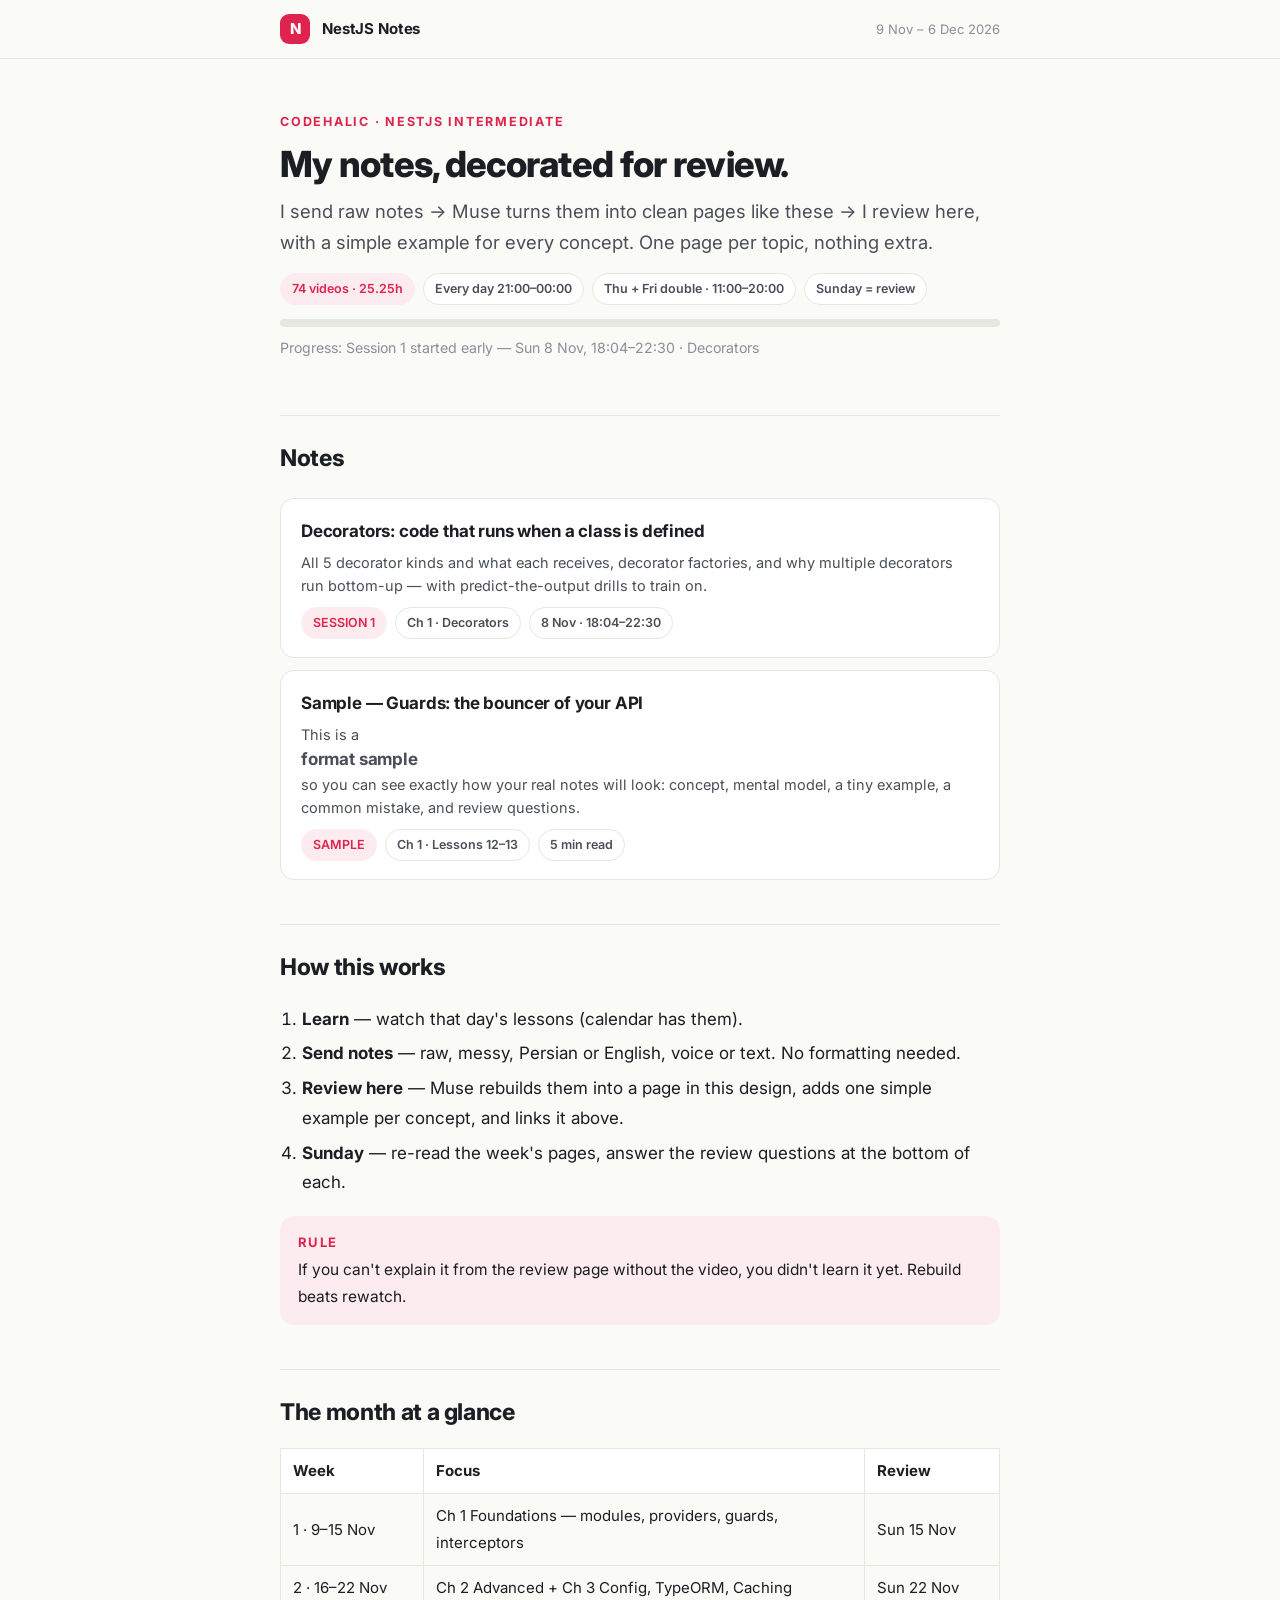
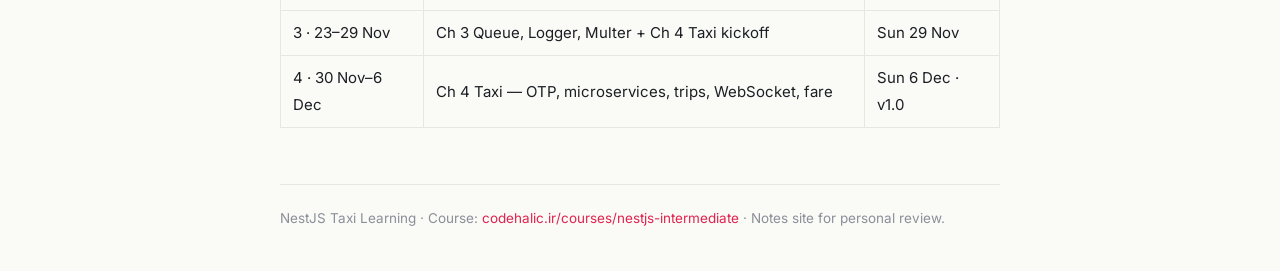
==== docs/index.html @ 171cc054 "NestJS learning repo: notes site, Session 1 Decorators page, learning log" ====
<!doctype html>
<html lang="en">
<head>
<meta charset="utf-8">
<meta name="viewport" content="width=device-width,initial-scale=1">
<title>NestJS Notes — Dave's Review Space</title>
<link rel="preconnect" href="https://fonts.googleapis.com">
<link href="https://fonts.googleapis.com/css2?family=Inter:wght@400;600;700;800&family=Vazirmatn:wght@400;600;700;800&family=JetBrains+Mono:wght@400;600&display=swap" rel="stylesheet">
<link rel="stylesheet" href="assets/style.css">
</head>
<body>
<header class="top"><div class="top-in"><div class="logo">N</div><b>NestJS Notes</b><span>9 Nov – 6 Dec 2026</span></div></header>

<main class="wrap">
  <section class="hero">
    <div class="kicker">Codehalic · NestJS Intermediate</div>
    <h1>My notes, decorated for review.</h1>
    <p class="lede">I send raw notes → Muse turns them into clean pages like these → I review here, with a simple example for every concept. One page per topic, nothing extra.</p>
    <div class="meta"><span class="chip red">74 videos · 25.25h</span><span class="chip">Every day 21:00–00:00</span><span class="chip">Thu + Fri double · 11:00–20:00</span><span class="chip">Sunday = review</span></div>
    <div class="progress"><i style="width:0%"></i></div>
    <small>Progress: Session 1 started early — Sun 8 Nov, 18:04–22:30 · Decorators</small>
  </section>

  <h2>Notes</h2>
  <div class="grid">
    <a class="card" href="notes/decorators.html">
      <b>Decorators: code that runs when a class is defined</b>
      <p>All 5 decorator kinds and what each receives, decorator factories, and why multiple decorators run bottom-up — with predict-the-output drills to train on.</p>
      <div class="row"><span class="chip red">SESSION 1</span><span class="chip">Ch 1 · Decorators</span><span class="chip">8 Nov · 18:04–22:30</span></div>
    </a>
    <a class="card" href="notes/sample-guards.html">
      <b>Sample — Guards: the bouncer of your API</b>
      <p>This is a <b>format sample</b> so you can see exactly how your real notes will look: concept, mental model, a tiny example, a common mistake, and review questions.</p>
      <div class="row"><span class="chip red">SAMPLE</span><span class="chip">Ch 1 · Lessons 12–13</span><span class="chip">5 min read</span></div>
    </a>
    <!-- New notes are added here as Dave sends them. Each note = one card + one page in notes/. -->
  </div>

  <h2>How this works</h2>
  <ol>
    <li><b>Learn</b> — watch that day's lessons (calendar has them).</li>
    <li><b>Send notes</b> — raw, messy, Persian or English, voice or text. No formatting needed.</li>
    <li><b>Review here</b> — Muse rebuilds them into a page in this design, adds one simple example per concept, and links it above.</li>
    <li><b>Sunday</b> — re-read the week's pages, answer the review questions at the bottom of each.</li>
  </ol>

  <div class="callout key"><b>Rule</b>If you can't explain it from the review page without the video, you didn't learn it yet. Rebuild beats rewatch.</div>

  <h2>The month at a glance</h2>
  <table>
    <tr><th>Week</th><th>Focus</th><th>Review</th></tr>
    <tr><td>1 · 9–15 Nov</td><td>Ch 1 Foundations — modules, providers, guards, interceptors</td><td>Sun 15 Nov</td></tr>
    <tr><td>2 · 16–22 Nov</td><td>Ch 2 Advanced + Ch 3 Config, TypeORM, Caching</td><td>Sun 22 Nov</td></tr>
    <tr><td>3 · 23–29 Nov</td><td>Ch 3 Queue, Logger, Multer + Ch 4 Taxi kickoff</td><td>Sun 29 Nov</td></tr>
    <tr><td>4 · 30 Nov–6 Dec</td><td>Ch 4 Taxi — OTP, microservices, trips, WebSocket, fare</td><td>Sun 6 Dec · v1.0</td></tr>
  </table>

  <footer>NestJS Taxi Learning · Course: <a href="https://codehalic.ir/courses/nestjs-intermediate">codehalic.ir/courses/nestjs-intermediate</a> · Notes site for personal review.</footer>
</main>
</body>
</html>
---- docs/assets/style.css ----
/* ============================================================
   NestJS Notes — Design System
   Minimal, paper-like, one accent. Built for fast review.
   Fonts: Inter (EN) · Vazirmatn (FA) · JetBrains Mono (code)
   ============================================================ */
:root{
  --paper:#FAFAF7; --surface:#FFFFFF; --ink:#1B1E23; --ink-2:#4A4F57; --ink-3:#8A8F98;
  --line:#E8E6E0; --accent:#E0234E; --accent-soft:#FDECEF;
  --green:#0F7B4D; --green-soft:#E6F4EC; --amber:#9A6A00; --amber-soft:#FBF3D9;
  --blue:#1D5FD6; --blue-soft:#E8EFFC; --code-bg:#14161A; --code-ink:#E8EAF0;
  --r:14px; --r-s:9px;
  --font:"Inter","Vazirmatn",system-ui,-apple-system,"Segoe UI",sans-serif;
  --mono:"JetBrains Mono",ui-monospace,SFMono-Regular,Menlo,monospace;
  --w:760px;
}
@media (prefers-color-scheme:dark){
  :root{ --paper:#101214; --surface:#17191D; --ink:#ECEEF1; --ink-2:#B7BBC2; --ink-3:#7E838C;
    --line:#26292F; --accent-soft:#2B141C; --green-soft:#122A1E; --amber-soft:#2B2410; --blue-soft:#16233B; }
}
*{box-sizing:border-box}
html{scroll-behavior:smooth}
body{margin:0;background:var(--paper);color:var(--ink);font-family:var(--font);
  font-size:17px;line-height:1.75;-webkit-font-smoothing:antialiased}
[dir="rtl"]{font-family:"Vazirmatn","Inter",system-ui,sans-serif}
a{color:var(--accent);text-decoration:none}
a:hover{text-decoration:underline}
.wrap{max-width:var(--w);margin:0 auto;padding:0 20px}

/* header */
.top{position:sticky;top:0;background:color-mix(in srgb,var(--paper) 88%,transparent);
  backdrop-filter:blur(10px);border-bottom:1px solid var(--line);z-index:10}
.top-in{max-width:var(--w);margin:0 auto;padding:14px 20px;display:flex;align-items:center;gap:12px}
.logo{width:30px;height:30px;border-radius:9px;background:var(--accent);color:#fff;
  display:grid;place-items:center;font-weight:800;font-size:15px}
.top b{font-size:15px;letter-spacing:-.01em}
.top span{color:var(--ink-3);font-size:13px;margin-inline-start:auto}

/* hero / headings */
.hero{padding:52px 0 8px}
.kicker{color:var(--accent);font-weight:700;font-size:12.5px;letter-spacing:.14em;text-transform:uppercase}
h1{font-size:36px;line-height:1.2;letter-spacing:-.02em;margin:10px 0 10px;font-weight:800}
h2{font-size:23px;letter-spacing:-.015em;margin:44px 0 12px;font-weight:750;
  padding-top:22px;border-top:1px solid var(--line)}
h3{font-size:18.5px;margin:28px 0 8px;font-weight:700}
.lede{color:var(--ink-2);font-size:18.5px;line-height:1.65;margin:0 0 8px}
p{margin:10px 0}
small,.muted{color:var(--ink-3)}
.meta{display:flex;flex-wrap:wrap;gap:8px;margin:16px 0 4px}
.chip{font-size:12.5px;font-weight:600;padding:4px 11px;border:1px solid var(--line);
  border-radius:999px;color:var(--ink-2);background:var(--surface)}
.chip.red{color:var(--accent);border-color:transparent;background:var(--accent-soft)}

/* cards / note list */
.grid{display:grid;gap:12px;margin:20px 0}
.card{display:block;background:var(--surface);border:1px solid var(--line);border-radius:var(--r);
  padding:18px 20px;color:var(--ink);transition:border-color .15s,transform .15s}
.card:hover{border-color:var(--accent);text-decoration:none;transform:translateY(-1px)}
.card b{font-size:17px;display:block;letter-spacing:-.01em}
.card p{margin:4px 0 0;color:var(--ink-2);font-size:14.5px;line-height:1.6}
.card .row{display:flex;gap:8px;align-items:center;margin-top:10px}

/* progress */
.progress{height:8px;background:var(--line);border-radius:99px;overflow:hidden;margin:14px 0 6px}
.progress i{display:block;height:100%;background:var(--accent);border-radius:99px}

/* content components */
.callout{border-radius:var(--r);padding:15px 18px;margin:18px 0;font-size:15.5px;line-height:1.7}
.callout b{display:block;font-size:13px;letter-spacing:.1em;text-transform:uppercase;margin-bottom:4px}
.callout.key{background:var(--accent-soft)} .callout.key b{color:var(--accent)}
.callout.tip{background:var(--green-soft)} .callout.tip b{color:var(--green)}
.callout.warn{background:var(--amber-soft)} .callout.warn b{color:var(--amber)}
.callout.link{background:var(--blue-soft)} .callout.link b{color:var(--blue)}
.example{background:var(--surface);border:1px solid var(--line);border-inline-start:3px solid var(--green);
  border-radius:var(--r-s);padding:14px 18px;margin:18px 0}
.example b.t{color:var(--green);font-size:13px;letter-spacing:.1em;text-transform:uppercase}
pre{background:var(--code-bg);color:var(--code-ink);border-radius:var(--r);padding:18px 20px;
  overflow-x:auto;font-family:var(--mono);font-size:13.8px;line-height:1.7;margin:16px 0}
code{font-family:var(--mono);font-size:.88em;background:color-mix(in srgb,var(--ink) 7%,transparent);
  padding:2px 6px;border-radius:6px}
pre code{background:none;padding:0}
ul,ol{padding-inline-start:22px} li{margin:5px 0}
table{width:100%;border-collapse:collapse;margin:16px 0;font-size:15px}
th,td{border:1px solid var(--line);padding:9px 12px;text-align:start}
th{background:var(--surface);font-weight:700}
.quiz{background:var(--surface);border:1px dashed var(--ink-3);border-radius:var(--r);padding:16px 20px;margin:20px 0}
.quiz b{color:var(--ink)} .quiz ol{margin:8px 0 0}
footer{border-top:1px solid var(--line);margin-top:56px;padding:22px 0 40px;color:var(--ink-3);font-size:13.5px}
.back{font-size:14px;font-weight:600}
@media(max-width:560px){ h1{font-size:29px} body{font-size:16px} .hero{padding-top:36px} }
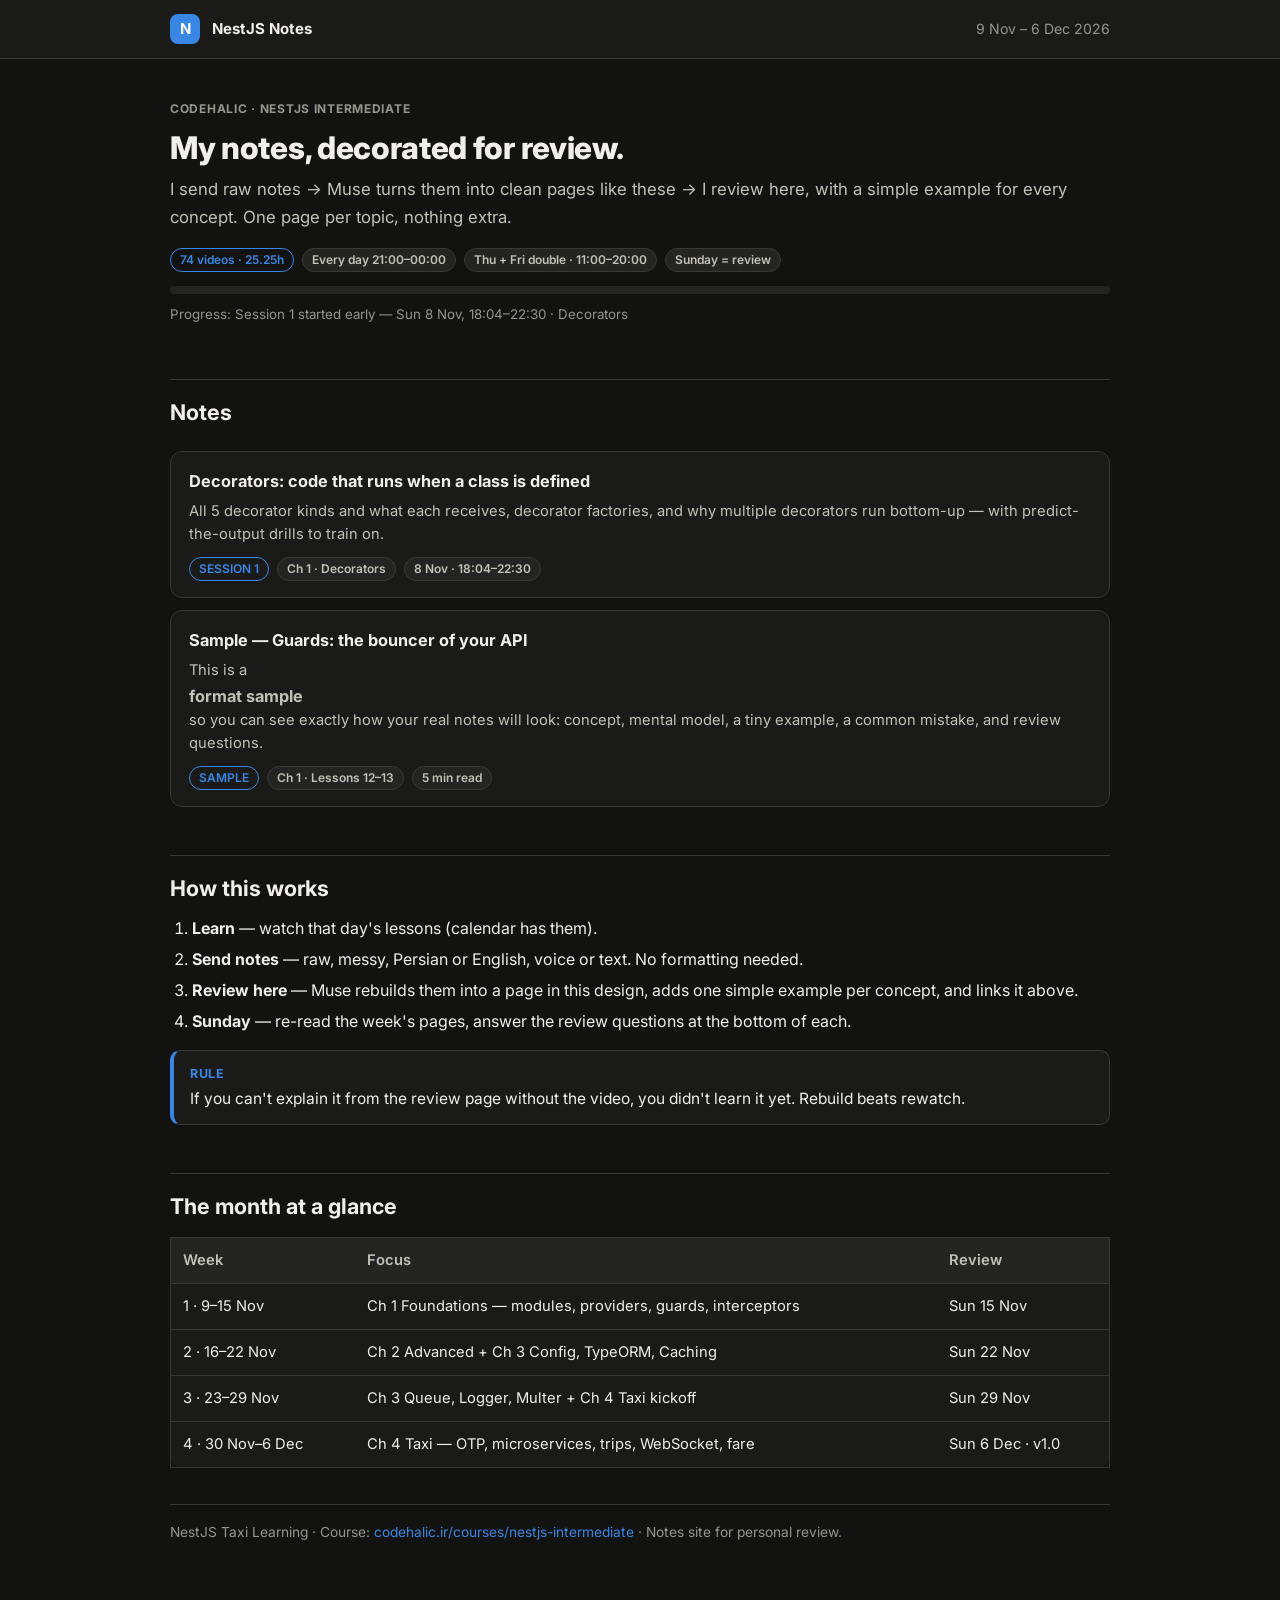
==== commit 08377dcf: "Notes site: switch to InShop handbook design system (dark theme)" ====
--- a/docs/index.html
+++ b/docs/index.html
@@ -5,7 +5,7 @@
 <meta name="viewport" content="width=device-width,initial-scale=1">
 <title>NestJS Notes — Dave's Review Space</title>
 <link rel="preconnect" href="https://fonts.googleapis.com">
-<link href="https://fonts.googleapis.com/css2?family=Inter:wght@400;600;700;800&family=Vazirmatn:wght@400;600;700;800&family=JetBrains+Mono:wght@400;600&display=swap" rel="stylesheet">
+<link href="https://fonts.googleapis.com/css2?family=Inter:wght@400;600;700;800&family=Vazirmatn:wght@400;600;700;800&display=swap" rel="stylesheet">
 <link rel="stylesheet" href="assets/style.css">
 </head>
 <body>
--- a/docs/assets/style.css
+++ b/docs/assets/style.css
@@ -1,89 +1,101 @@
 /* ============================================================
    NestJS Notes — Design System
-   Minimal, paper-like, one accent. Built for fast review.
-   Fonts: Inter (EN) · Vazirmatn (FA) · JetBrains Mono (code)
+   Ported from Dave's InShop handbook design system
+   (inshop-infrastructure · docs/handbook/src/book.css).
+   Dark theme only, same tokens and teaching blocks.
+   The handbook builds with Tailwind + bundled fonts; this site
+   is plain static, so the tokens/components are ported directly
+   and Inter / Vazirmatn load from Google Fonts.
    ============================================================ */
 :root{
-  --paper:#FAFAF7; --surface:#FFFFFF; --ink:#1B1E23; --ink-2:#4A4F57; --ink-3:#8A8F98;
-  --line:#E8E6E0; --accent:#E0234E; --accent-soft:#FDECEF;
-  --green:#0F7B4D; --green-soft:#E6F4EC; --amber:#9A6A00; --amber-soft:#FBF3D9;
-  --blue:#1D5FD6; --blue-soft:#E8EFFC; --code-bg:#14161A; --code-ink:#E8EAF0;
-  --r:14px; --r-s:9px;
-  --font:"Inter","Vazirmatn",system-ui,-apple-system,"Segoe UI",sans-serif;
-  --mono:"JetBrains Mono",ui-monospace,SFMono-Regular,Menlo,monospace;
-  --w:760px;
-}
-@media (prefers-color-scheme:dark){
-  :root{ --paper:#101214; --surface:#17191D; --ink:#ECEEF1; --ink-2:#B7BBC2; --ink-3:#7E838C;
-    --line:#26292F; --accent-soft:#2B141C; --green-soft:#122A1E; --amber-soft:#2B2410; --blue-soft:#16233B; }
+  color-scheme:dark;
+  --bg:#121211; --surface:#1A1A19; --surface-2:#242422; --line:#383835;
+  --ink:#F0EFEC; --ink-2:#C3C2B7; --muted:#96958C;
+  --accent:#3987E5; --good:#0CA30C; --warning:#FAB219; --serious:#EC835A; --critical:#D03B3B;
+  --font-en:"Inter",system-ui,-apple-system,"Segoe UI",Roboto,sans-serif;
+  --font-fa:"Vazirmatn",Tahoma,"Segoe UI",sans-serif;
+  --font-mono:ui-monospace,SFMono-Regular,Menlo,Consolas,monospace;
+  --w:980px;
 }
 *{box-sizing:border-box}
-html{scroll-behavior:smooth}
-body{margin:0;background:var(--paper);color:var(--ink);font-family:var(--font);
-  font-size:17px;line-height:1.75;-webkit-font-smoothing:antialiased}
-[dir="rtl"]{font-family:"Vazirmatn","Inter",system-ui,sans-serif}
+html{scroll-behavior:smooth;background:var(--bg)}
+body{margin:0;background:var(--bg);color:var(--ink);font:16px/1.7 var(--font-en);
+  -webkit-font-smoothing:antialiased}
+[dir="rtl"]{font-family:var(--font-fa)}
 a{color:var(--accent);text-decoration:none}
 a:hover{text-decoration:underline}
-.wrap{max-width:var(--w);margin:0 auto;padding:0 20px}
+::selection{background:var(--accent);color:#fff}
+.wrap{max-width:var(--w);margin:0 auto;padding:32px 20px 80px}
 
-/* header */
-.top{position:sticky;top:0;background:color-mix(in srgb,var(--paper) 88%,transparent);
-  backdrop-filter:blur(10px);border-bottom:1px solid var(--line);z-index:10}
+/* header — handbook surface bar */
+.top{position:sticky;top:0;background:var(--surface);border-bottom:1px solid var(--line);z-index:10}
 .top-in{max-width:var(--w);margin:0 auto;padding:14px 20px;display:flex;align-items:center;gap:12px}
-.logo{width:30px;height:30px;border-radius:9px;background:var(--accent);color:#fff;
-  display:grid;place-items:center;font-weight:800;font-size:15px}
-.top b{font-size:15px;letter-spacing:-.01em}
-.top span{color:var(--ink-3);font-size:13px;margin-inline-start:auto}
+.logo{width:30px;height:30px;border-radius:8px;background:var(--accent);color:#fff;
+  display:grid;place-items:center;font-weight:700;font-size:15px}
+.top b{font-size:15px;color:var(--ink)}
+.top span{color:var(--muted);font-size:.88rem;margin-inline-start:auto}
 
-/* hero / headings */
-.hero{padding:52px 0 8px}
-.kicker{color:var(--accent);font-weight:700;font-size:12.5px;letter-spacing:.14em;text-transform:uppercase}
-h1{font-size:36px;line-height:1.2;letter-spacing:-.02em;margin:10px 0 10px;font-weight:800}
-h2{font-size:23px;letter-spacing:-.015em;margin:44px 0 12px;font-weight:750;
-  padding-top:22px;border-top:1px solid var(--line)}
-h3{font-size:18.5px;margin:28px 0 8px;font-weight:700}
-.lede{color:var(--ink-2);font-size:18.5px;line-height:1.65;margin:0 0 8px}
-p{margin:10px 0}
-small,.muted{color:var(--ink-3)}
+/* hero / headings — handbook scale */
+.hero{padding:8px 0 4px}
+.kicker{color:var(--muted);font-weight:700;font-size:.75rem;letter-spacing:.06em;text-transform:uppercase}
+h1{font-size:1.95rem;line-height:1.25;letter-spacing:-.01em;margin:10px 0 8px;font-weight:800}
+h2{font-size:1.35rem;margin:48px 0 8px;font-weight:700;padding-top:14px;border-top:1px solid var(--line)}
+h3{font-size:1.07rem;margin:26px 0 6px;font-weight:700;color:var(--ink-2)}
+.lede{color:var(--ink-2);font-size:1.05rem;line-height:1.65;margin:0 0 6px}
+p{margin:8px 0}
+small,.muted{color:var(--muted)}
 .meta{display:flex;flex-wrap:wrap;gap:8px;margin:16px 0 4px}
-.chip{font-size:12.5px;font-weight:600;padding:4px 11px;border:1px solid var(--line);
-  border-radius:999px;color:var(--ink-2);background:var(--surface)}
-.chip.red{color:var(--accent);border-color:transparent;background:var(--accent-soft)}
 
-/* cards / note list */
+/* pills — handbook .pill */
+.chip{display:inline-block;font-size:.75rem;font-weight:600;border:1px solid var(--line);
+  border-radius:999px;padding:1px 9px;color:var(--ink-2);background:var(--surface-2)}
+.chip.red{color:var(--accent);border-color:var(--accent);background:transparent}
+
+/* cards — handbook .panel */
 .grid{display:grid;gap:12px;margin:20px 0}
-.card{display:block;background:var(--surface);border:1px solid var(--line);border-radius:var(--r);
-  padding:18px 20px;color:var(--ink);transition:border-color .15s,transform .15s}
-.card:hover{border-color:var(--accent);text-decoration:none;transform:translateY(-1px)}
-.card b{font-size:17px;display:block;letter-spacing:-.01em}
-.card p{margin:4px 0 0;color:var(--ink-2);font-size:14.5px;line-height:1.6}
-.card .row{display:flex;gap:8px;align-items:center;margin-top:10px}
+.card{display:block;background:var(--surface);border:1px solid var(--line);border-radius:12px;
+  padding:16px 18px;color:var(--ink);transition:border-color .15s}
+.card:hover{border-color:var(--accent);text-decoration:none}
+.card b{font-size:1.02rem;display:block}
+.card p{margin:4px 0 0;color:var(--ink-2);font-size:.92rem;line-height:1.6}
+.card .row{display:flex;gap:8px;align-items:center;margin-top:10px;flex-wrap:wrap}
 
 /* progress */
-.progress{height:8px;background:var(--line);border-radius:99px;overflow:hidden;margin:14px 0 6px}
+.progress{height:8px;background:var(--surface-2);border-radius:99px;overflow:hidden;margin:14px 0 6px}
 .progress i{display:block;height:100%;background:var(--accent);border-radius:99px}
 
-/* content components */
-.callout{border-radius:var(--r);padding:15px 18px;margin:18px 0;font-size:15.5px;line-height:1.7}
-.callout b{display:block;font-size:13px;letter-spacing:.1em;text-transform:uppercase;margin-bottom:4px}
-.callout.key{background:var(--accent-soft)} .callout.key b{color:var(--accent)}
-.callout.tip{background:var(--green-soft)} .callout.tip b{color:var(--green)}
-.callout.warn{background:var(--amber-soft)} .callout.warn b{color:var(--amber)}
-.callout.link{background:var(--blue-soft)} .callout.link b{color:var(--blue)}
-.example{background:var(--surface);border:1px solid var(--line);border-inline-start:3px solid var(--green);
-  border-radius:var(--r-s);padding:14px 18px;margin:18px 0}
-.example b.t{color:var(--green);font-size:13px;letter-spacing:.1em;text-transform:uppercase}
-pre{background:var(--code-bg);color:var(--code-ink);border-radius:var(--r);padding:18px 20px;
-  overflow-x:auto;font-family:var(--mono);font-size:13.8px;line-height:1.7;margin:16px 0}
-code{font-family:var(--mono);font-size:.88em;background:color-mix(in srgb,var(--ink) 7%,transparent);
-  padding:2px 6px;border-radius:6px}
-pre code{background:none;padding:0}
-ul,ol{padding-inline-start:22px} li{margin:5px 0}
-table{width:100%;border-collapse:collapse;margin:16px 0;font-size:15px}
-th,td{border:1px solid var(--line);padding:9px 12px;text-align:start}
-th{background:var(--surface);font-weight:700}
-.quiz{background:var(--surface);border:1px dashed var(--ink-3);border-radius:var(--r);padding:16px 20px;margin:20px 0}
+/* teaching blocks — handbook .definition / .why / .note / .warn */
+.callout{background:var(--surface);border:1px solid var(--line);border-inline-start:4px solid var(--muted);
+  border-radius:10px;padding:12px 16px;margin:14px 0;font-size:.97rem;line-height:1.7}
+.callout b{display:block;margin-bottom:2px;font-size:.78rem;letter-spacing:.06em;text-transform:uppercase}
+.callout.key{border-inline-start-color:var(--accent)} .callout.key b{color:var(--accent)}
+.callout.tip{border-inline-start-color:var(--good)} .callout.tip b{color:var(--good)}
+.callout.warn{border-inline-start-color:var(--warning)} .callout.warn b{color:var(--warning)}
+.callout.link{border-inline-start-color:var(--serious)} .callout.link b{color:var(--serious)}
+.example{background:var(--surface);border:1px solid var(--line);border-inline-start:4px solid var(--good);
+  border-radius:10px;padding:12px 16px;margin:14px 0}
+.example b.t{color:var(--good);font-size:.78rem;letter-spacing:.06em;text-transform:uppercase;display:block;margin-bottom:2px}
+
+/* code — handbook pre / code */
+pre{background:#0E0E0D;border:1px solid var(--line);border-radius:8px;padding:12px 14px;
+  overflow-x:auto;font:.82rem/1.55 var(--font-mono);color:var(--ink-2);margin:14px 0;direction:ltr;text-align:left}
+code{font:.86em var(--font-mono);background:var(--surface-2);padding:1px 5px;border-radius:4px}
+pre code{background:none;padding:0;font-size:inherit}
+
+/* lists & tables — handbook */
+ul,ol{padding-inline-start:22px;margin:8px 0} li{margin:4px 0}
+table{border-collapse:collapse;width:100%;font-size:.92rem;margin:12px 0;
+  background:var(--surface);border:1px solid var(--line);border-radius:12px}
+th,td{padding:10px 12px;border-bottom:1px solid var(--line);text-align:start;vertical-align:top}
+th{background:var(--surface-2);color:var(--ink-2);font-weight:600}
+tr:last-child td{border-bottom:0}
+
+/* quiz — handbook .quiz, exact */
+.quiz{border:1px dashed var(--line);border-radius:10px;padding:12px 16px;margin:14px 0;background:var(--surface)}
 .quiz b{color:var(--ink)} .quiz ol{margin:8px 0 0}
-footer{border-top:1px solid var(--line);margin-top:56px;padding:22px 0 40px;color:var(--ink-3);font-size:13.5px}
-.back{font-size:14px;font-weight:600}
-@media(max-width:560px){ h1{font-size:29px} body{font-size:16px} .hero{padding-top:36px} }
+.quiz details summary{cursor:pointer;color:var(--accent);font-weight:600}
+.quiz details[open] summary{margin-bottom:6px}
+
+footer{margin-top:36px;padding-top:16px;border-top:1px solid var(--line);color:var(--muted);font-size:.86rem}
+.back{font-size:.92rem;font-weight:600}
+@media(max-width:560px){ h1{font-size:1.6rem} .wrap{padding-top:22px} }
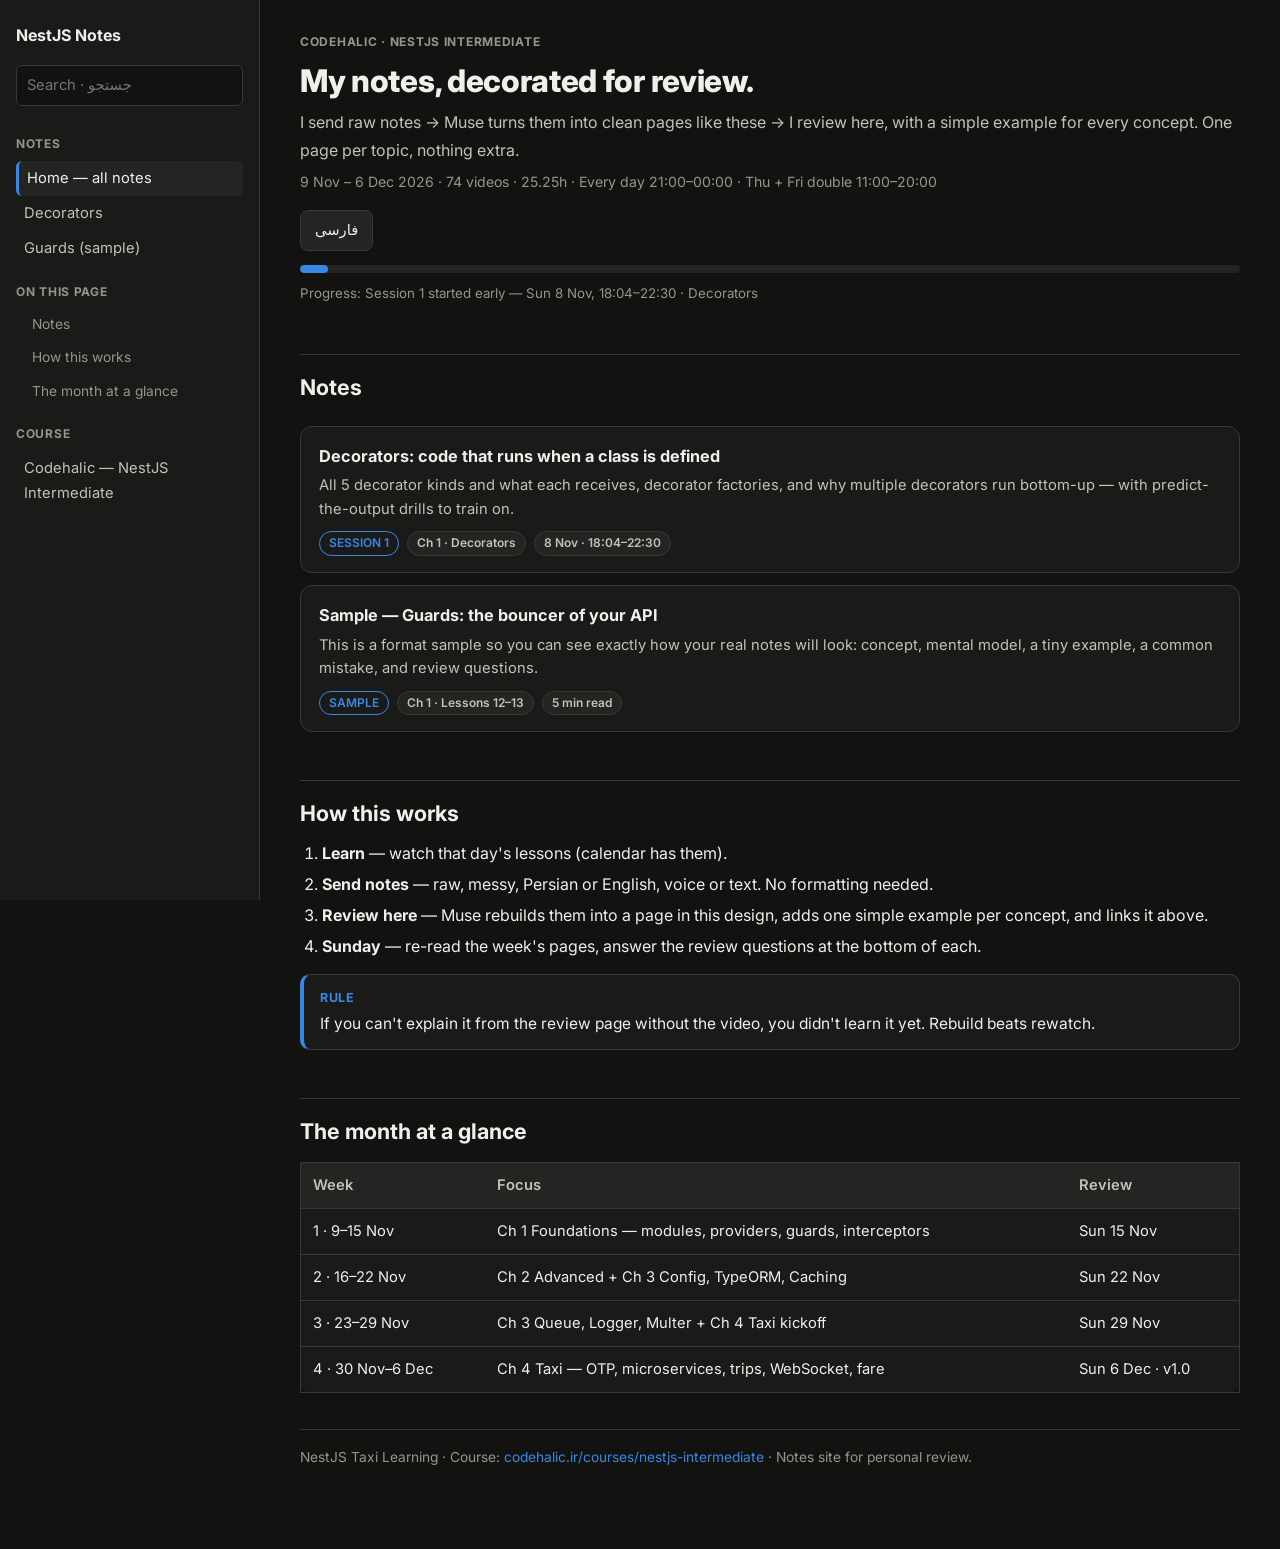
==== commit f0a709a9: "Notes site: bilingual EN/FA (handbook pattern) + sidebar menu with section indexes" ====
--- a/docs/index.html
+++ b/docs/index.html
@@ -1,5 +1,5 @@
 <!doctype html>
-<html lang="en">
+<html lang="en" dir="ltr">
 <head>
 <meta charset="utf-8">
 <meta name="viewport" content="width=device-width,initial-scale=1">
@@ -7,55 +7,67 @@
 <link rel="preconnect" href="https://fonts.googleapis.com">
 <link href="https://fonts.googleapis.com/css2?family=Inter:wght@400;600;700;800&family=Vazirmatn:wght@400;600;700;800&display=swap" rel="stylesheet">
 <link rel="stylesheet" href="assets/style.css">
+<script>try{var l=localStorage.getItem("nestjs-notes-lang");if(l==="fa"){document.documentElement.lang="fa";document.documentElement.dir="rtl";}}catch(e){}</script>
 </head>
-<body>
-<header class="top"><div class="top-in"><div class="logo">N</div><b>NestJS Notes</b><span>9 Nov – 6 Dec 2026</span></div></header>
+<body data-root="./" data-page="index">
+<div class="book">
+  <nav class="toc" aria-label="Book contents"></nav>
+  <main>
+    <header class="page-head">
+      <div>
+        <div class="kicker"><span data-l="en">Codehalic · NestJS Intermediate</span><span data-l="fa">کدهالیک · NestJS متوسط</span></div>
+        <h1><span data-l="en">My notes, decorated for review.</span><span data-l="fa">یادداشت‌های من، مرتب‌شده برای مرور.</span></h1>
+        <p class="sub"><span data-l="en">I send raw notes → Muse turns them into clean pages like these → I review here, with a simple example for every concept. One page per topic, nothing extra.</span><span data-l="fa">من یادداشت خام می‌فرستم ← Muse آن‌ها را به صفحه‌های تمیزی مثل این تبدیل می‌کند ← من اینجا مرورشان می‌کنم، برای هر Concept یک مثال ساده. هر موضوع یک صفحه، بدون اضافه‌کاری.</span></p>
+        <p class="meta"><span data-l="en">9 Nov – 6 Dec 2026 · 74 videos · 25.25h · Every day 21:00–00:00 · Thu + Fri double 11:00–20:00</span><span data-l="fa">۹ نوامبر تا ۶ دسامبر ۲۰۲۶ · ۷۴ ویدیو · ۲۵٫۲۵ ساعت · هر روز ۲۱:۰۰ تا ۰۰:۰۰ · پنجشنبه و جمعه دوبرابر ۱۱:۰۰ تا ۲۰:۰۰</span></p>
+      </div>
+      <button class="btn" type="button" id="lang-toggle">فارسی</button>
+    </header>
 
-<main class="wrap">
-  <section class="hero">
-    <div class="kicker">Codehalic · NestJS Intermediate</div>
-    <h1>My notes, decorated for review.</h1>
-    <p class="lede">I send raw notes → Muse turns them into clean pages like these → I review here, with a simple example for every concept. One page per topic, nothing extra.</p>
-    <div class="meta"><span class="chip red">74 videos · 25.25h</span><span class="chip">Every day 21:00–00:00</span><span class="chip">Thu + Fri double · 11:00–20:00</span><span class="chip">Sunday = review</span></div>
-    <div class="progress"><i style="width:0%"></i></div>
-    <small>Progress: Session 1 started early — Sun 8 Nov, 18:04–22:30 · Decorators</small>
-  </section>
+    <div class="progress"><i style="width:3%"></i></div>
+    <small><span data-l="en">Progress: Session 1 started early — Sun 8 Nov, 18:04–22:30 · Decorators</span><span data-l="fa">پیشرفت: جلسه ۱ زودتر شروع شد — یکشنبه ۸ نوامبر، ۱۸:۰۴ تا ۲۲:۳۰ · Decoratorها</span></small>
 
-  <h2>Notes</h2>
-  <div class="grid">
-    <a class="card" href="notes/decorators.html">
-      <b>Decorators: code that runs when a class is defined</b>
-      <p>All 5 decorator kinds and what each receives, decorator factories, and why multiple decorators run bottom-up — with predict-the-output drills to train on.</p>
-      <div class="row"><span class="chip red">SESSION 1</span><span class="chip">Ch 1 · Decorators</span><span class="chip">8 Nov · 18:04–22:30</span></div>
-    </a>
-    <a class="card" href="notes/sample-guards.html">
-      <b>Sample — Guards: the bouncer of your API</b>
-      <p>This is a <b>format sample</b> so you can see exactly how your real notes will look: concept, mental model, a tiny example, a common mistake, and review questions.</p>
-      <div class="row"><span class="chip red">SAMPLE</span><span class="chip">Ch 1 · Lessons 12–13</span><span class="chip">5 min read</span></div>
-    </a>
-    <!-- New notes are added here as Dave sends them. Each note = one card + one page in notes/. -->
-  </div>
+    <section id="notes">
+      <h2><span data-l="en">Notes</span><span data-l="fa">یادداشت‌ها</span></h2>
+      <div class="grid">
+        <a class="card" href="notes/decorators.html">
+          <b><span data-l="en">Decorators: code that runs when a class is defined</span><span data-l="fa">Decoratorها: کدی که هنگام تعریف Class اجرا می‌شود</span></b>
+          <p><span data-l="en">All 5 decorator kinds and what each receives, decorator factories, and why multiple decorators run bottom-up — with predict-the-output drills to train on.</span><span data-l="fa">هر ۵ نوع Decorator و اینکه هر کدام چه چیزی دریافت می‌کند، Factory Decorator، و اینکه چرا چند Decorator از پایین به بالا اجرا می‌شوند — همراه با تمرین‌های «خروجی را حدس بزن».</span></p>
+          <div class="row"><span class="chip red"><span data-l="en">SESSION 1</span><span data-l="fa">جلسه ۱</span></span><span class="chip"><span data-l="en">Ch 1 · Decorators</span><span data-l="fa">فصل ۱ · Decoratorها</span></span><span class="chip">8 Nov · 18:04–22:30</span></div>
+        </a>
+        <a class="card" href="notes/sample-guards.html">
+          <b><span data-l="en">Sample — Guards: the bouncer of your API</span><span data-l="fa">نمونه — Guardها: نگهبان درِ API تو</span></b>
+          <p><span data-l="en">This is a format sample so you can see exactly how your real notes will look: concept, mental model, a tiny example, a common mistake, and review questions.</span><span data-l="fa">این یک نمونه قالب است تا دقیقاً ببینی یادداشت‌های واقعی‌ات چطور خواهند بود: Concept، مدل ذهنی، یک مثال کوچک، یک اشتباه رایج و سوال‌های مرور.</span></p>
+          <div class="row"><span class="chip red"><span data-l="en">SAMPLE</span><span data-l="fa">نمونه</span></span><span class="chip"><span data-l="en">Ch 1 · Lessons 12–13</span><span data-l="fa">فصل ۱ · درس ۱۲ و ۱۳</span></span><span class="chip"><span data-l="en">5 min read</span><span data-l="fa">۵ دقیقه مطالعه</span></span></div>
+        </a>
+        <!-- New notes are added here as Dave sends them. Each note = one card + one page in notes/. -->
+      </div>
+    </section>
 
-  <h2>How this works</h2>
-  <ol>
-    <li><b>Learn</b> — watch that day's lessons (calendar has them).</li>
-    <li><b>Send notes</b> — raw, messy, Persian or English, voice or text. No formatting needed.</li>
-    <li><b>Review here</b> — Muse rebuilds them into a page in this design, adds one simple example per concept, and links it above.</li>
-    <li><b>Sunday</b> — re-read the week's pages, answer the review questions at the bottom of each.</li>
-  </ol>
+    <section id="how">
+      <h2><span data-l="en">How this works</span><span data-l="fa">این سیستم چطور کار می‌کند</span></h2>
+      <ol>
+        <li><span data-l="en"><b>Learn</b> — watch that day's lessons (calendar has them).</span><span data-l="fa"><b>یاد بگیر</b> — درس‌های آن روز را ببین (در تقویم هستند).</span></li>
+        <li><span data-l="en"><b>Send notes</b> — raw, messy, Persian or English, voice or text. No formatting needed.</span><span data-l="fa"><b>یادداشت بفرست</b> — خام و نامرتب، فارسی یا انگلیسی، صوتی یا متنی. نیازی به قالب‌بندی نیست.</span></li>
+        <li><span data-l="en"><b>Review here</b> — Muse rebuilds them into a page in this design, adds one simple example per concept, and links it above.</span><span data-l="fa"><b>اینجا مرور کن</b> — Muse آن‌ها را با همین طراحی به یک صفحه تبدیل می‌کند، برای هر Concept یک مثال ساده اضافه می‌کند و بالایش لینک می‌گذارد.</span></li>
+        <li><span data-l="en"><b>Sunday</b> — re-read the week's pages, answer the review questions at the bottom of each.</span><span data-l="fa"><b>یکشنبه</b> — صفحه‌های هفته را دوباره بخوان و به سوال‌های مرور پایین هر کدام جواب بده.</span></li>
+      </ol>
+      <div class="callout key"><b><span data-l="en">Rule</span><span data-l="fa">قانون</span></b><span data-l="en">If you can't explain it from the review page without the video, you didn't learn it yet. Rebuild beats rewatch.</span><span data-l="fa">اگر نمی‌توانی مطلبی را فقط از روی صفحه مرور و بدون ویدیو توضیح بدهی، هنوز یادش نگرفته‌ای. از نو ساختن، از دوباره دیدن بهتر است.</span></div>
+    </section>
 
-  <div class="callout key"><b>Rule</b>If you can't explain it from the review page without the video, you didn't learn it yet. Rebuild beats rewatch.</div>
+    <section id="month">
+      <h2><span data-l="en">The month at a glance</span><span data-l="fa">این ماه در یک نگاه</span></h2>
+      <table>
+        <tr><th><span data-l="en">Week</span><span data-l="fa">هفته</span></th><th><span data-l="en">Focus</span><span data-l="fa">تمرکز</span></th><th><span data-l="en">Review</span><span data-l="fa">مرور</span></th></tr>
+        <tr><td><span data-l="en">1 · 9–15 Nov</span><span data-l="fa">۱ · ۹ تا ۱۵ نوامبر</span></td><td><span data-l="en">Ch 1 Foundations — modules, providers, guards, interceptors</span><span data-l="fa">فصل ۱ مبانی — Moduleها، Providerها، Guardها، Interceptorها</span></td><td><span data-l="en">Sun 15 Nov</span><span data-l="fa">یکشنبه ۱۵ نوامبر</span></td></tr>
+        <tr><td><span data-l="en">2 · 16–22 Nov</span><span data-l="fa">۲ · ۱۶ تا ۲۲ نوامبر</span></td><td><span data-l="en">Ch 2 Advanced + Ch 3 Config, TypeORM, Caching</span><span data-l="fa">فصل ۲ پیشرفته + فصل ۳: Config، TypeORM، Caching</span></td><td><span data-l="en">Sun 22 Nov</span><span data-l="fa">یکشنبه ۲۲ نوامبر</span></td></tr>
+        <tr><td><span data-l="en">3 · 23–29 Nov</span><span data-l="fa">۳ · ۲۳ تا ۲۹ نوامبر</span></td><td><span data-l="en">Ch 3 Queue, Logger, Multer + Ch 4 Taxi kickoff</span><span data-l="fa">فصل ۳: Queue، Logger، Multer + شروع پروژه تاکسی فصل ۴</span></td><td><span data-l="en">Sun 29 Nov</span><span data-l="fa">یکشنبه ۲۹ نوامبر</span></td></tr>
+        <tr><td><span data-l="en">4 · 30 Nov–6 Dec</span><span data-l="fa">۴ · ۳۰ نوامبر تا ۶ دسامبر</span></td><td><span data-l="en">Ch 4 Taxi — OTP, microservices, trips, WebSocket, fare</span><span data-l="fa">فصل ۴ تاکسی — OTP، Microserviceها، سفرها، WebSocket، کرایه</span></td><td><span data-l="en">Sun 6 Dec · v1.0</span><span data-l="fa">یکشنبه ۶ دسامبر · نسخه ۱٫۰</span></td></tr>
+      </table>
+    </section>
 
-  <h2>The month at a glance</h2>
-  <table>
-    <tr><th>Week</th><th>Focus</th><th>Review</th></tr>
-    <tr><td>1 · 9–15 Nov</td><td>Ch 1 Foundations — modules, providers, guards, interceptors</td><td>Sun 15 Nov</td></tr>
-    <tr><td>2 · 16–22 Nov</td><td>Ch 2 Advanced + Ch 3 Config, TypeORM, Caching</td><td>Sun 22 Nov</td></tr>
-    <tr><td>3 · 23–29 Nov</td><td>Ch 3 Queue, Logger, Multer + Ch 4 Taxi kickoff</td><td>Sun 29 Nov</td></tr>
-    <tr><td>4 · 30 Nov–6 Dec</td><td>Ch 4 Taxi — OTP, microservices, trips, WebSocket, fare</td><td>Sun 6 Dec · v1.0</td></tr>
-  </table>
-
-  <footer>NestJS Taxi Learning · Course: <a href="https://codehalic.ir/courses/nestjs-intermediate">codehalic.ir/courses/nestjs-intermediate</a> · Notes site for personal review.</footer>
-</main>
+    <footer><span data-l="en">NestJS Taxi Learning · Course:</span><span data-l="fa">یادگیری NestJS تاکسی · دوره:</span> <a href="https://codehalic.ir/courses/nestjs-intermediate">codehalic.ir/courses/nestjs-intermediate</a> · <span data-l="en">Notes site for personal review.</span><span data-l="fa">سایت یادداشت‌ها برای مرور شخصی.</span></footer>
+  </main>
+</div>
+<script src="assets/site.js"></script>
 </body>
 </html>
--- a/docs/assets/style.css
+++ b/docs/assets/style.css
@@ -99,3 +99,31 @@
 footer{margin-top:36px;padding-top:16px;border-top:1px solid var(--line);color:var(--muted);font-size:.86rem}
 .back{font-size:.92rem;font-weight:600}
 @media(max-width:560px){ h1{font-size:1.6rem} .wrap{padding-top:22px} }
+
+/* ---- Bilingual (handbook pattern): every text exists twice ---- */
+html[lang="en"] [data-l="fa"], html[lang="fa"] [data-l="en"]{display:none !important}
+html[lang="fa"] body{font-family:var(--font-fa)}
+html[lang="fa"] h1, html[lang="fa"] h2, html[lang="fa"] h3{letter-spacing:0}
+
+/* ---- Layout: sidebar menu + page (handbook .book / .toc) ---- */
+.book{display:grid;grid-template-columns:260px minmax(0,1fr);min-height:100vh}
+@media(max-width:900px){ .book{grid-template-columns:1fr} .toc{display:none} }
+.toc{border-inline-end:1px solid var(--line);background:var(--surface);padding:22px 16px;
+  position:sticky;top:0;height:100vh;overflow-y:auto}
+.toc .book-title{display:block;font-weight:700;color:var(--ink);text-decoration:none;margin-bottom:16px}
+.toc h4{margin:16px 0 6px;color:var(--muted);font-size:.75rem;text-transform:uppercase;letter-spacing:.06em}
+.toc a.page{display:block;padding:5px 8px;border-radius:6px;color:var(--ink-2);text-decoration:none;font-size:.92rem}
+.toc a.page:hover{background:var(--surface-2);color:var(--ink)}
+.toc a.page[aria-current="page"]{background:var(--surface-2);color:var(--ink);border-inline-start:3px solid var(--accent)}
+.toc a.sec{font-size:.86rem;padding-inline-start:16px;color:var(--muted)}
+.toc a.sec:hover{color:var(--ink)}
+.toc .search{width:100%;box-sizing:border-box;margin:0 0 12px;padding:7px 10px;border:1px solid var(--line);
+  border-radius:6px;background:var(--bg);color:var(--ink);font:inherit;font-size:.92rem}
+main{max-width:980px;width:100%;margin:0 auto;padding:32px 20px 80px}
+.page-head{display:flex;justify-content:space-between;align-items:flex-start;gap:16px;flex-wrap:wrap}
+.page-head .sub{color:var(--ink-2);margin:0 0 6px}
+.page-head .meta{color:var(--muted);font-size:.88rem;margin:0}
+.btn{border:1px solid var(--line);background:var(--surface-2);color:var(--ink);border-radius:8px;
+  padding:7px 14px;font:inherit;font-size:.92rem;cursor:pointer;text-decoration:none;white-space:nowrap}
+.btn:hover{border-color:var(--accent)}
+section{scroll-margin-top:16px}
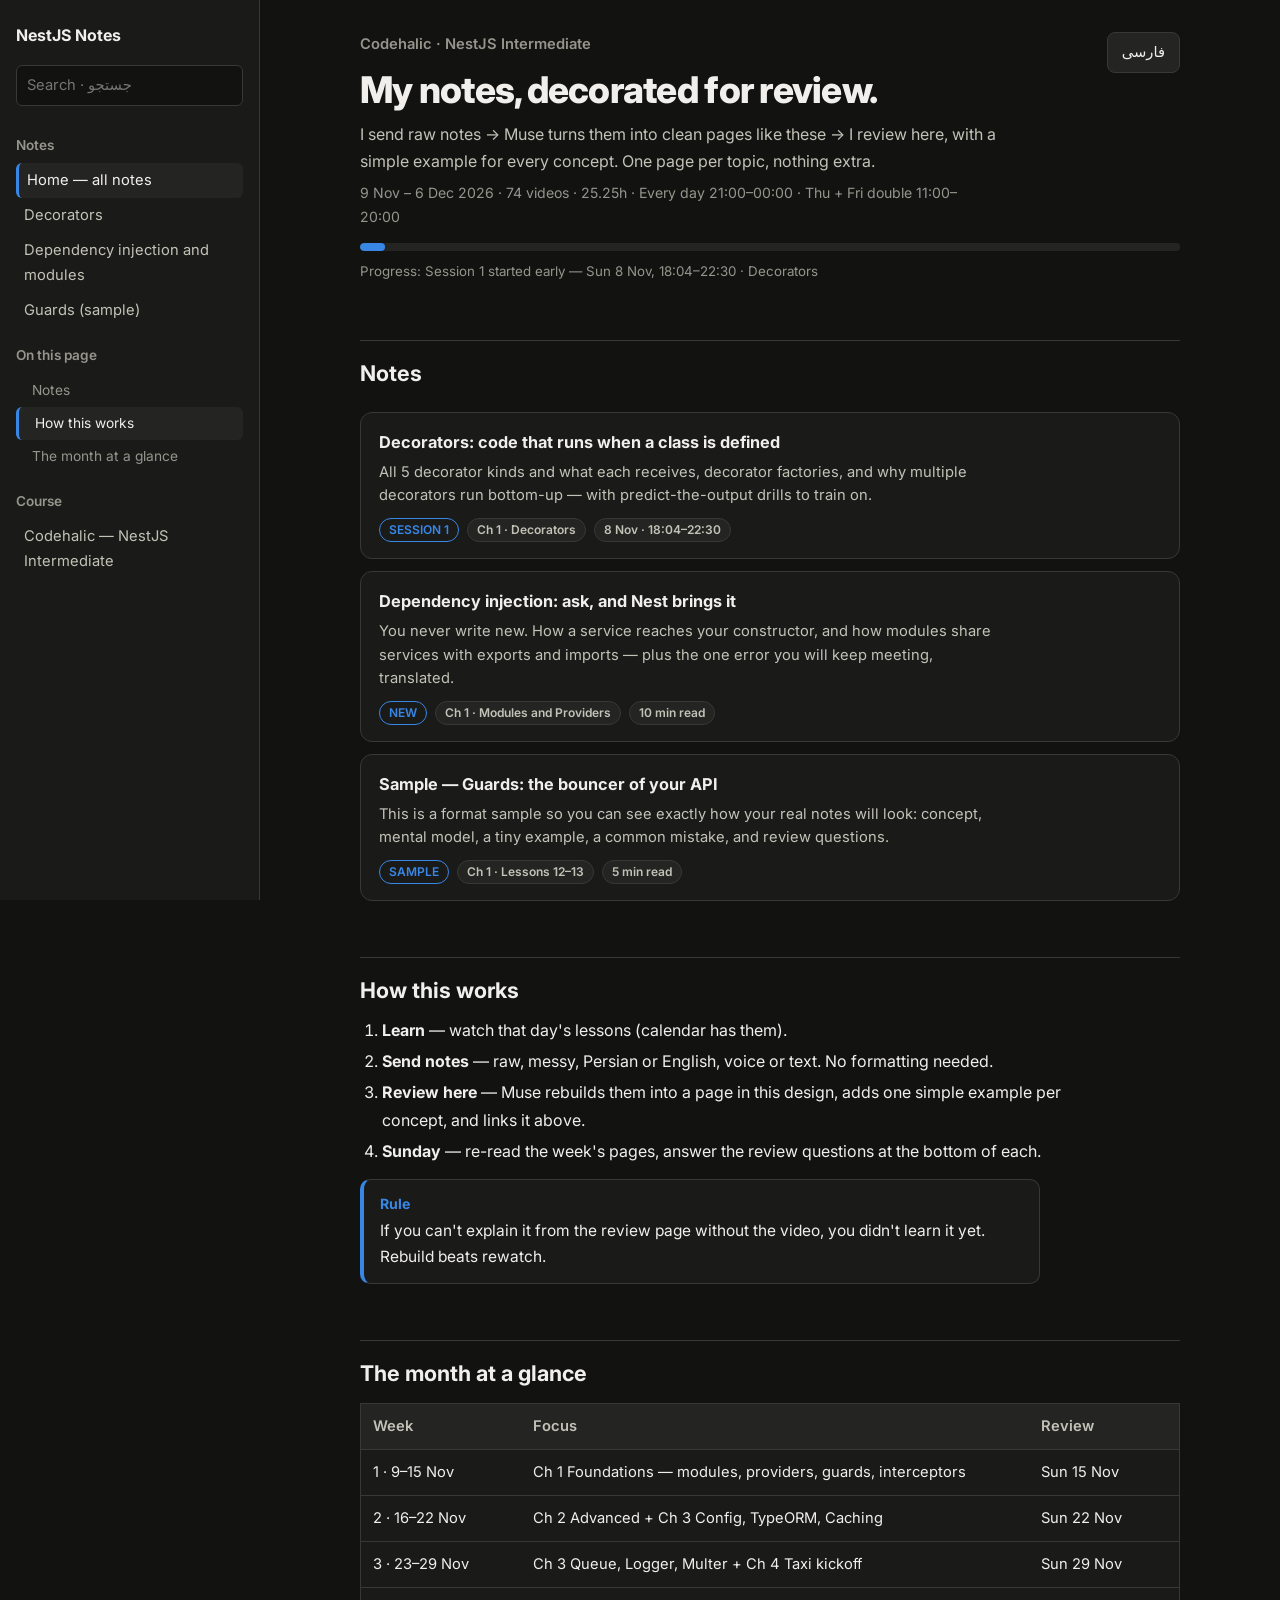
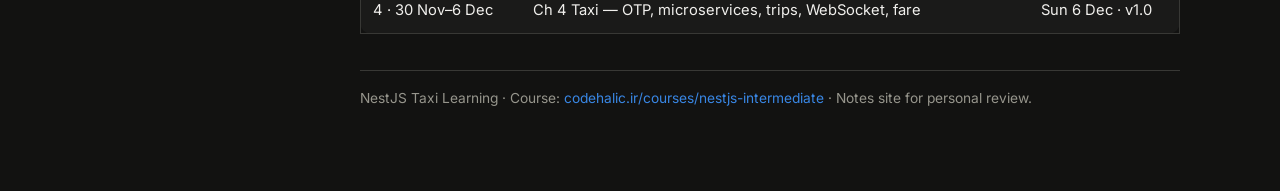
==== commit 5cfdecf4: "New note: Dependency Injection and Modules (simplest version, bilingual)" ====
--- a/docs/index.html
+++ b/docs/index.html
@@ -33,6 +33,11 @@
           <b><span data-l="en">Decorators: code that runs when a class is defined</span><span data-l="fa">Decoratorها: کدی که هنگام تعریف Class اجرا می‌شود</span></b>
           <p><span data-l="en">All 5 decorator kinds and what each receives, decorator factories, and why multiple decorators run bottom-up — with predict-the-output drills to train on.</span><span data-l="fa">هر ۵ نوع Decorator و اینکه هر کدام چه چیزی دریافت می‌کند، Factory Decorator، و اینکه چرا چند Decorator از پایین به بالا اجرا می‌شوند — همراه با تمرین‌های «خروجی را حدس بزن».</span></p>
           <div class="row"><span class="chip red"><span data-l="en">SESSION 1</span><span data-l="fa">جلسه ۱</span></span><span class="chip"><span data-l="en">Ch 1 · Decorators</span><span data-l="fa">فصل ۱ · Decoratorها</span></span><span class="chip">8 Nov · 18:04–22:30</span></div>
+        </a>
+        <a class="card" href="notes/dependency-injection.html">
+          <b><span data-l="en">Dependency injection: ask, and Nest brings it</span><span data-l="fa">تزریق وابستگی: تو بگو، Nest می‌آورد</span></b>
+          <p><span data-l="en">You never write new. How a service reaches your constructor, and how modules share services with exports and imports — plus the one error you will keep meeting, translated.</span><span data-l="fa">تو هیچ‌وقت new نمی‌نویسی. یک Service چطور به Constructor تو می‌رسد و Moduleها چطور با Exports و Imports سرویس‌ها را شریک می‌شوند — به‌علاوه آن یک خطایی که مدام خواهی دید، ترجمه‌شده.</span></p>
+          <div class="row"><span class="chip red"><span data-l="en">NEW</span><span data-l="fa">جدید</span></span><span class="chip"><span data-l="en">Ch 1 · Modules and Providers</span><span data-l="fa">فصل ۱ · Moduleها و Providerها</span></span><span class="chip"><span data-l="en">10 min read</span><span data-l="fa">۱۰ دقیقه مطالعه</span></span></div>
         </a>
         <a class="card" href="notes/sample-guards.html">
           <b><span data-l="en">Sample — Guards: the bouncer of your API</span><span data-l="fa">نمونه — Guardها: نگهبان درِ API تو</span></b>
--- a/docs/assets/style.css
+++ b/docs/assets/style.css
@@ -127,3 +127,34 @@
   padding:7px 14px;font:inherit;font-size:.92rem;cursor:pointer;text-decoration:none;white-space:nowrap}
 .btn:hover{border-color:var(--accent)}
 section{scroll-margin-top:16px}
+
+/* ============================================================
+   Focus pass — following the frontend-design skill (Dave, 2026-11-08):
+   one focal point per page, prose under 80ch, quiet labels in
+   sentence case, boldness spent only on the page's one rule
+   and on decorator tokens in code.
+   ============================================================ */
+main{max-width:860px}
+main p, main li, .callout, .example, .quiz, .sub{max-width:68ch}
+h1{font-size:2.3rem;letter-spacing:-.02em}
+h2{margin-top:56px}
+.kicker{text-transform:none;letter-spacing:0;font-size:.92rem;font-weight:600}
+.callout b, .example b.t{text-transform:none;letter-spacing:0;font-size:.88rem}
+.toc h4{text-transform:none;letter-spacing:0;font-size:.85rem;font-weight:600}
+.toc a.sec[aria-current="true"]{color:var(--ink);border-inline-start:3px solid var(--accent);background:var(--surface-2)}
+/* The one rule of the page — the single bold element */
+.focus{margin:26px 0 6px;background:var(--surface);border:1px solid var(--line);border-radius:14px;padding:26px 28px}
+.focus .focus-label{color:var(--muted);font-size:.9rem;margin:0 0 8px}
+.focus p.rule{font-size:1.42rem;line-height:1.5;font-weight:650;margin:0;max-width:34ch}
+html[lang="fa"] .focus p.rule{max-width:44ch}
+#read-progress{position:fixed;top:0;inset-inline-start:0;height:3px;background:var(--accent);width:0;z-index:30}
+:focus-visible{outline:2px solid var(--accent);outline-offset:2px}
+@media (prefers-reduced-motion: reduce){ html{scroll-behavior:auto} *{transition:none !important} }
+/* Code highlighting tokens (palette derived from the handbook tokens) */
+.tok-d{color:var(--warning);font-weight:600}
+.tok-k{color:#7FB3F0}
+.tok-s{color:#A9C98B}
+.tok-c{color:#7E7D74;font-style:italic}
+.tok-t{color:#F0A488}
+.tok-n{color:#D8A7CA}
+.tok-f{color:#E8C07D}
